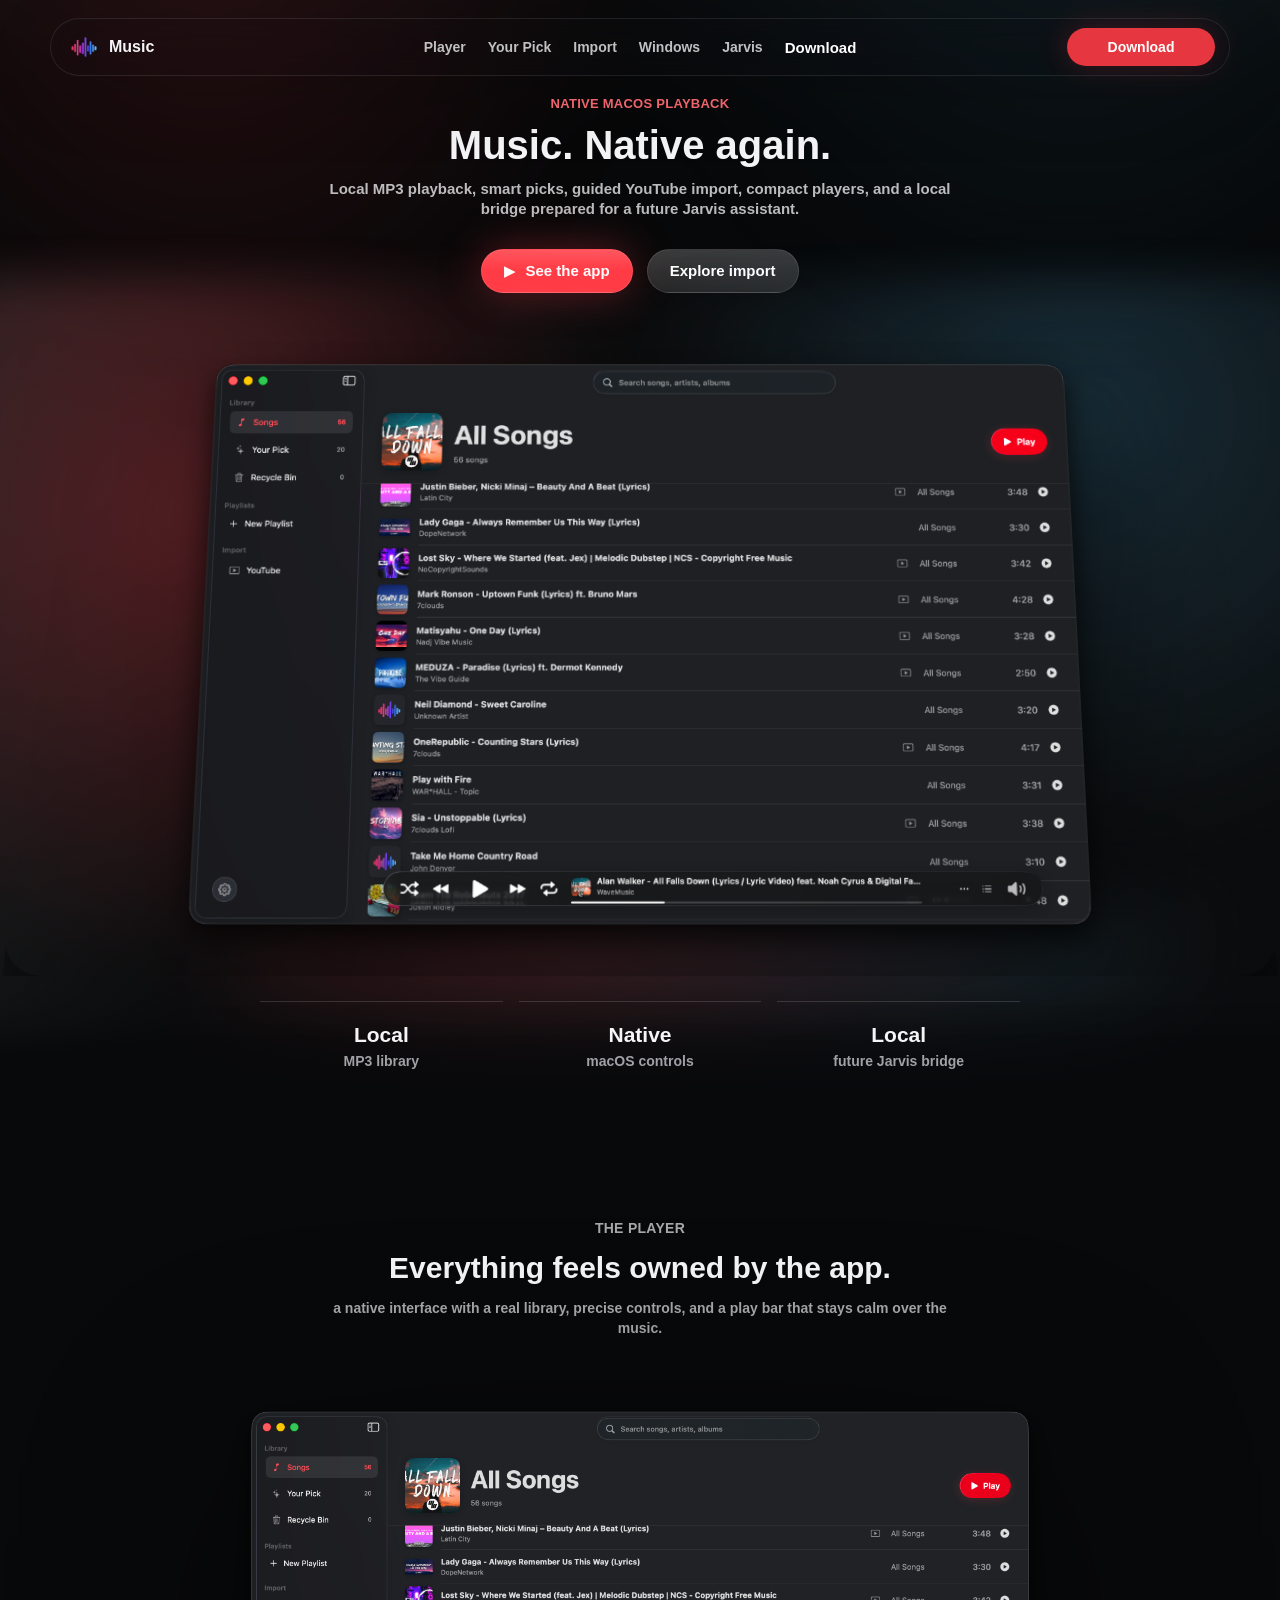
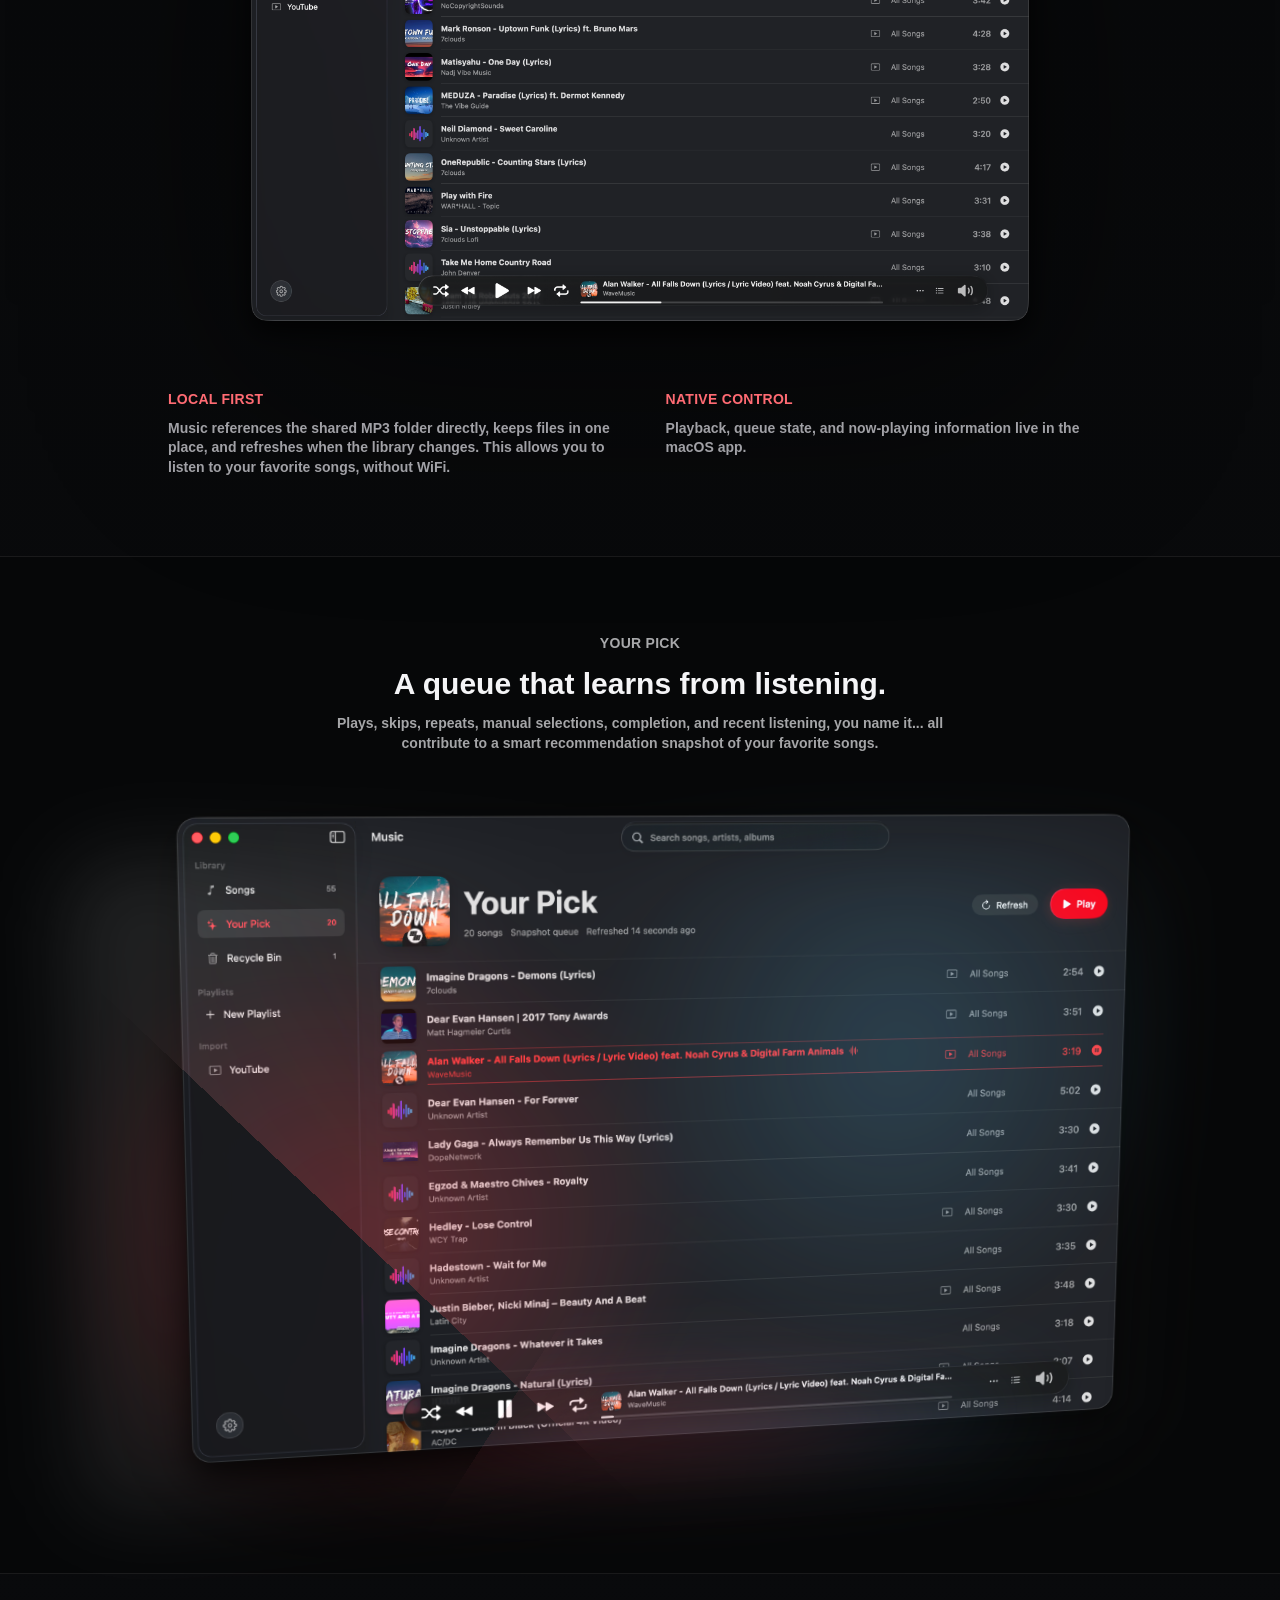
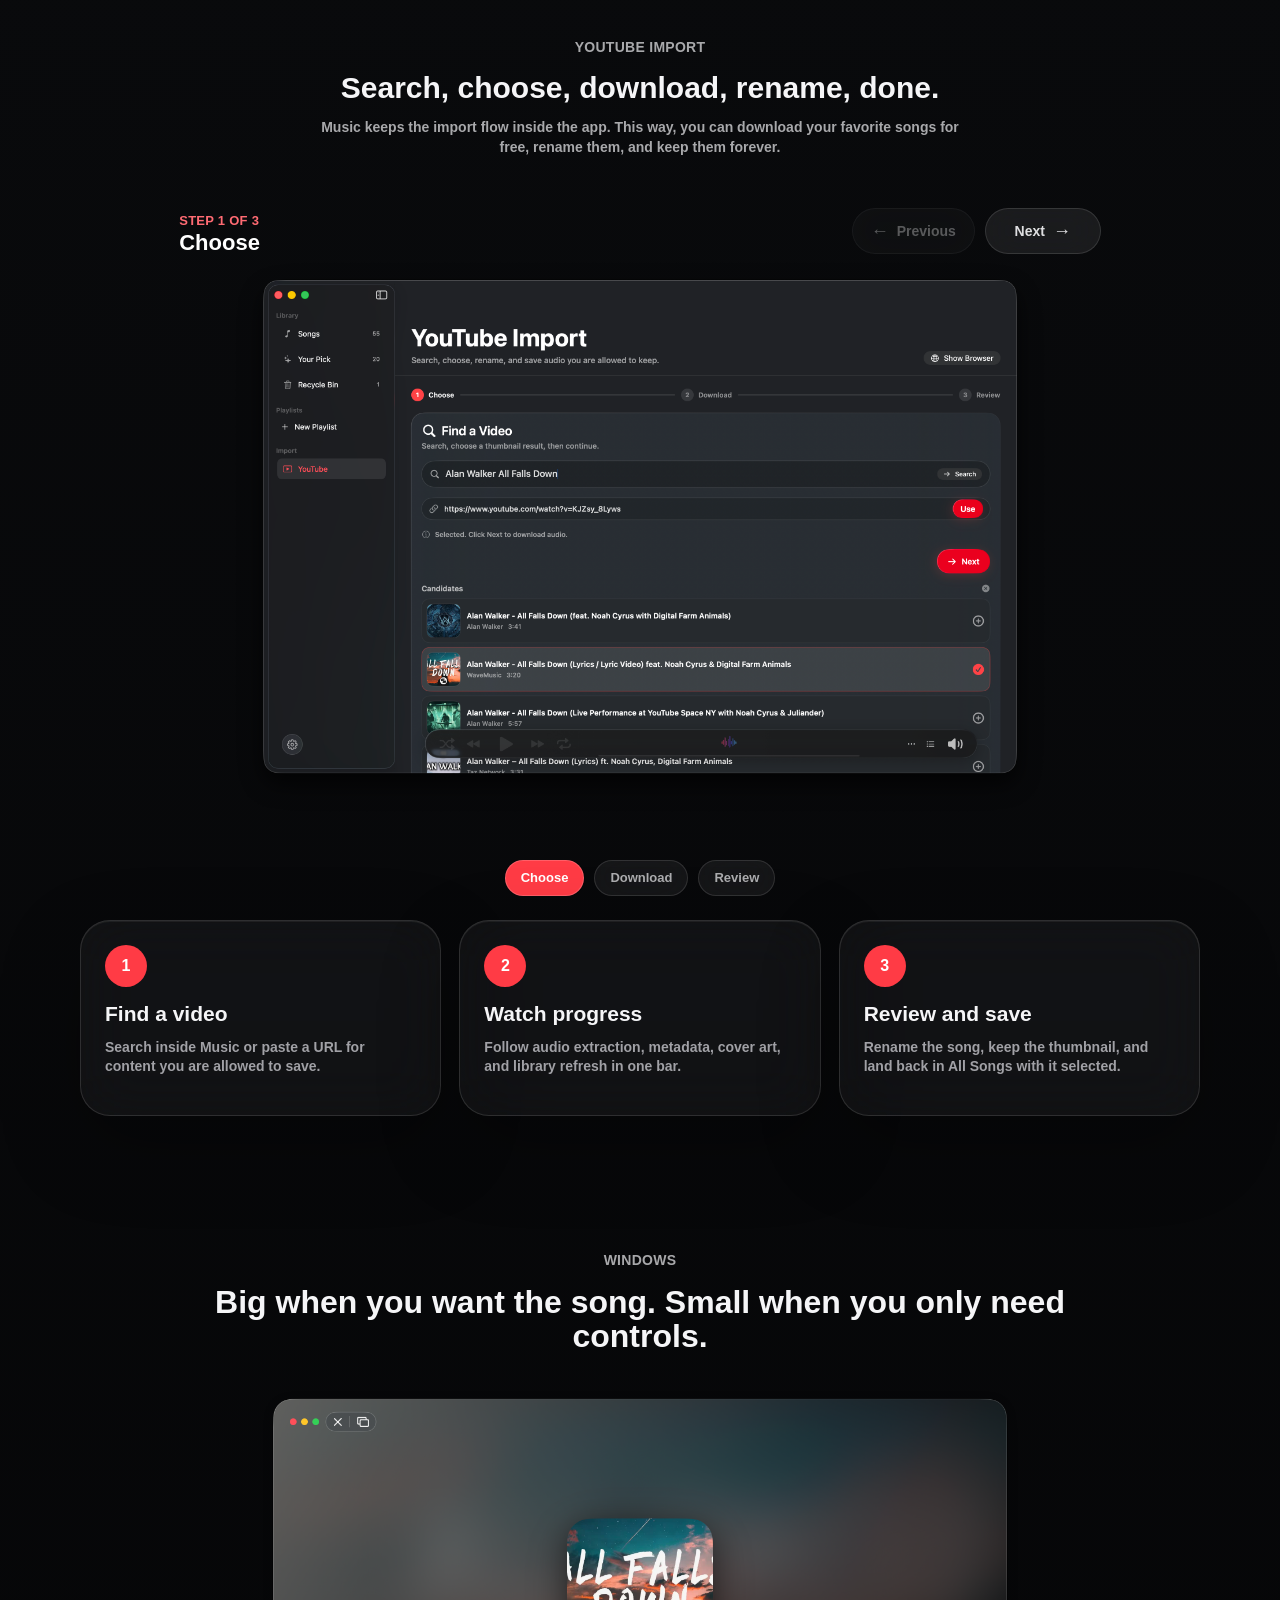
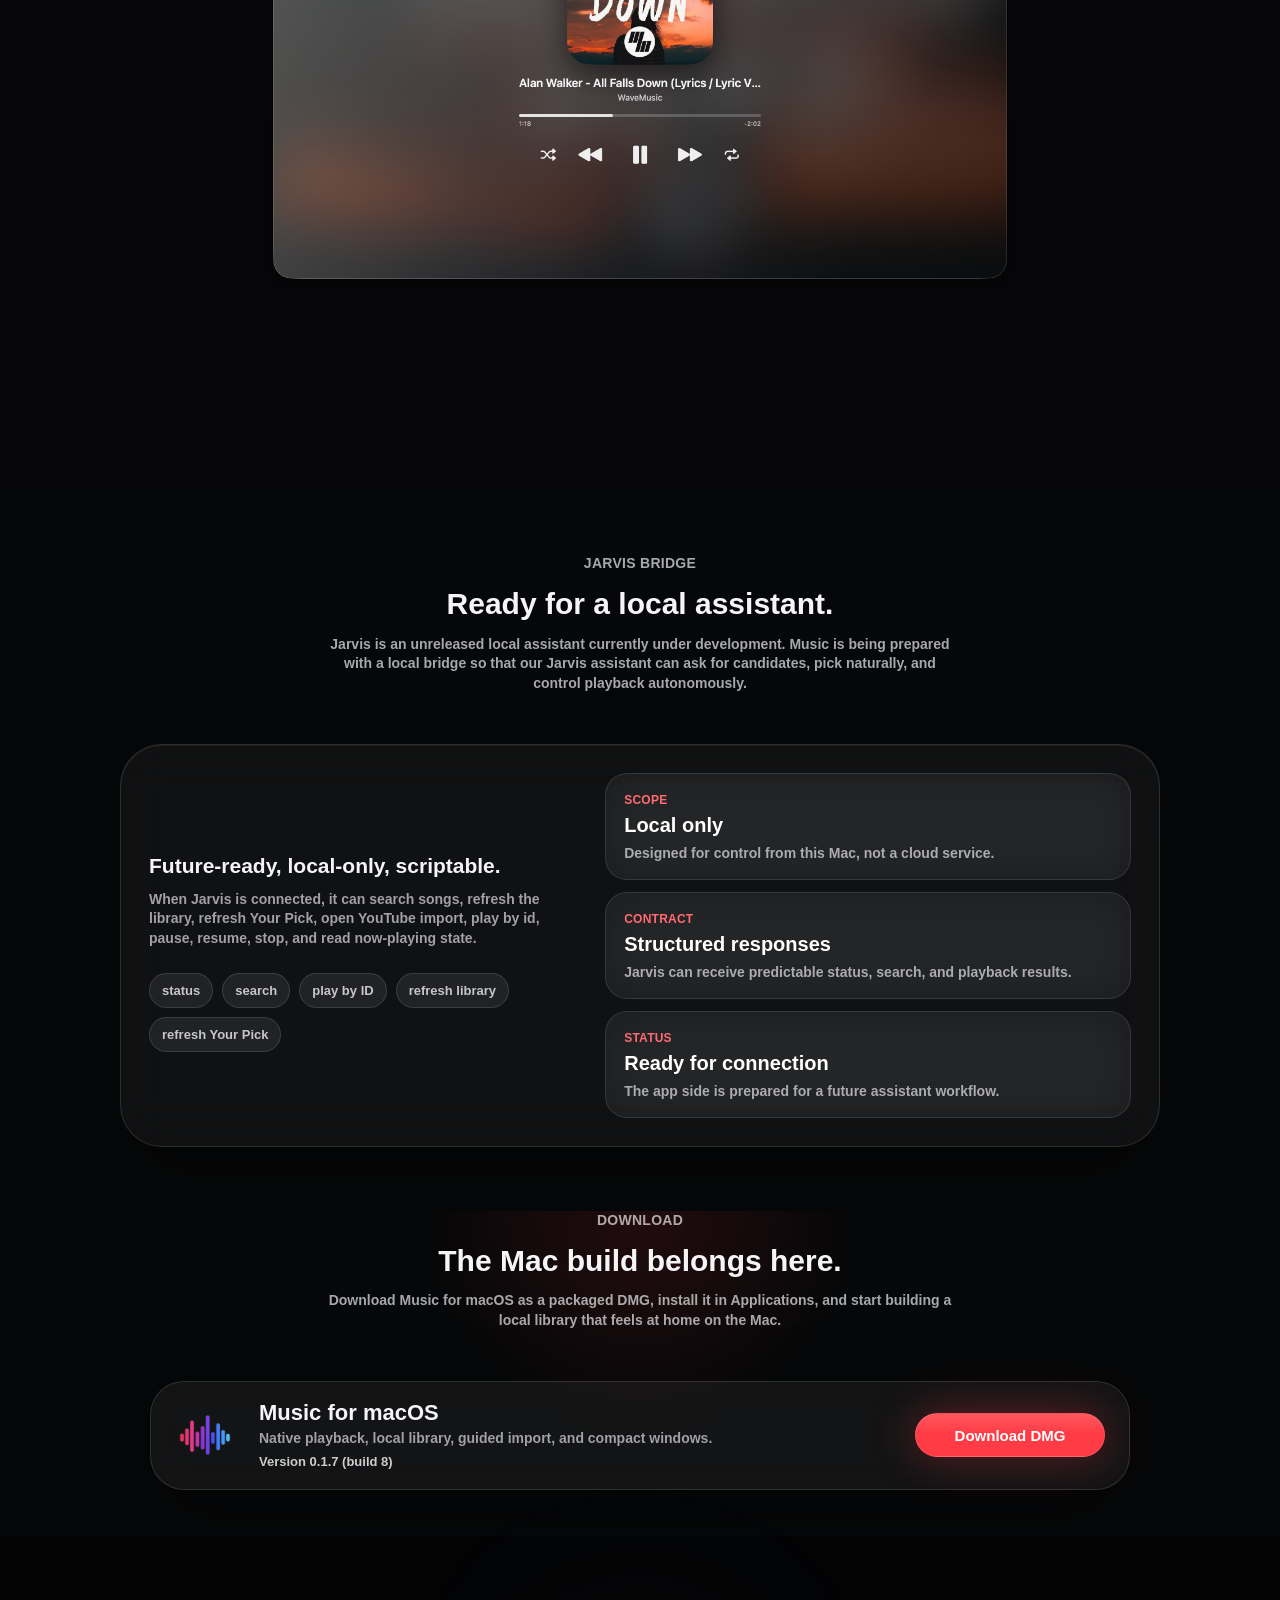
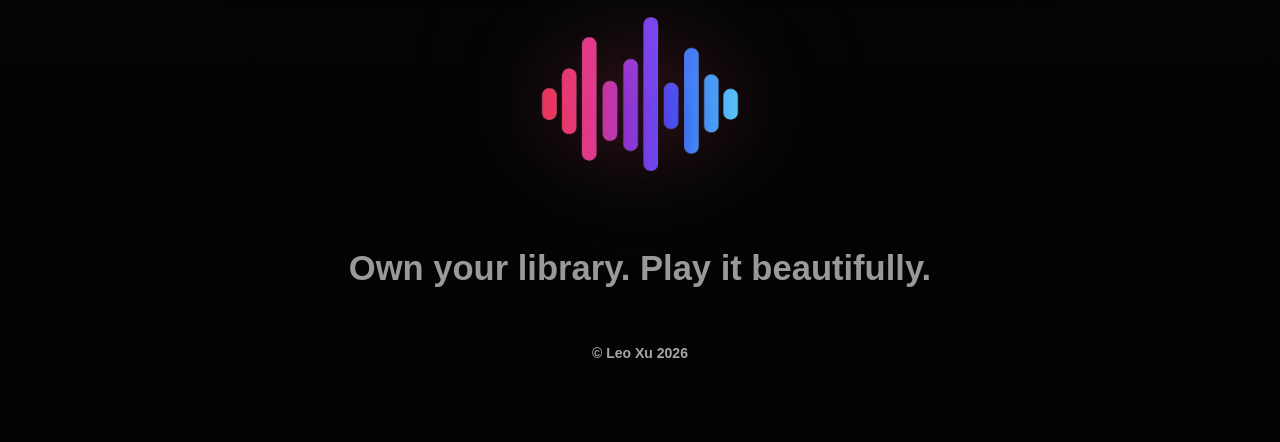
==== index.html @ bb676d14 "Publish latest Music website and DMG" ====
<!doctype html>
<html lang="en">
  <head>
    <meta charset="utf-8" />
    <meta name="viewport" content="width=device-width, initial-scale=1" />
    <title>Music for macOS</title>
    <meta
      name="description"
      content="A native macOS music app with local playback, Your Pick, YouTube import, compact players, and a local bridge prepared for Jarvis."
    />
    <script>
      document.documentElement.classList.add("hero-animation-pending");
    </script>
    <link rel="icon" href="assets/brand/new-music-logo.png" />
    <link rel="preload" as="image" href="assets/screenshots/hero-final.png" fetchpriority="high" />
    <link rel="stylesheet" href="styles.css?v=20260624-hero-gate2" />
    <noscript>
      <style>
        .hero-preload-screen {
          display: none;
        }

        .page-shell {
          opacity: 1 !important;
          visibility: visible !important;
        }
      </style>
    </noscript>
  </head>
  <body>
    <div class="hero-preload-screen" role="status" aria-live="polite">
      <div class="hero-preload-mark" aria-hidden="true">
        <span></span>
        <span></span>
        <span></span>
        <span></span>
        <span></span>
      </div>
      <div class="hero-preload-name">Music</div>
    </div>

    <div class="page-shell">
      <header class="site-header" aria-label="Site navigation">
        <a class="brand-lockup" href="#top" aria-label="Music home">
          <img src="assets/brand/new-music-logo.png" alt="" loading="lazy" decoding="async" fetchpriority="low" />
          <span>Music</span>
        </a>
        <nav class="nav-links" aria-label="Page sections">
          <a href="#player">Player</a>
          <a href="#your-pick">Your Pick</a>
          <a href="#import">Import</a>
          <a href="#windows">Windows</a>
          <a href="#jarvis">Jarvis</a>
          <a href="#download">Download</a>
        </nav>
        <a class="header-cta" href="#download">Download</a>
      </header>

      <main id="top">
        <section class="hero section-snap" id="preview">
          <div class="hero-copy reveal">
            <p class="eyebrow">Native macOS playback</p>
            <h1>Music. Native again.</h1>
            <p class="hero-subtitle">
              Local MP3 playback, smart picks, guided YouTube import, compact players,
              and a local bridge prepared for a future Jarvis assistant.
            </p>
            <div class="hero-actions">
              <a class="button button-red" href="#player">
                <span class="button-icon">▶</span>
                See the app
              </a>
              <a class="button button-dark" href="#import">Explore import</a>
            </div>
          </div>

          <div class="hero-stage reveal" aria-label="Music app preview">
            <img
              class="hero-window"
              src="assets/screenshots/hero-final.png"
              fetchpriority="high"
              decoding="async"
              alt="Music app main library window with sidebar, songs list, and liquid glass play bar"
            />
            <div class="hero-reflection" aria-hidden="true"></div>
          </div>

          <div class="hero-specs reveal" aria-label="Product highlights">
            <div>
              <strong>Local</strong>
              <span>MP3 library</span>
            </div>
            <div>
              <strong>Native</strong>
              <span>macOS controls</span>
            </div>
            <div>
              <strong>Local</strong>
              <span>future Jarvis bridge</span>
            </div>
          </div>
        </section>

        <section class="feature-band" id="player">
          <div class="section-heading reveal">
            <p class="eyebrow">The player</p>
            <h2>Everything feels owned by the app.</h2>
            <p>
              a native interface with a real library, precise controls, and a play bar
              that stays calm over the music.
            </p>
          </div>

          <div class="wide-showcase reveal">
            <img
              src="assets/screenshots/main-library-current.png"
              loading="lazy"
              decoding="async"
              fetchpriority="low"
              alt="Music app All Songs library view"
            />
          </div>

          <div class="feature-copy-row">
            <div class="feature-copy reveal">
              <span>Local first</span>
              <p>Music references the shared MP3 folder directly, keeps files in one place, and refreshes when the library changes. This allows you to listen to your favorite songs, without WiFi.</p>
            </div>
            <div class="feature-copy reveal">
              <span>Native control</span>
              <p>Playback, queue state, and now-playing information live in the macOS app.</p>
            </div>
          </div>
        </section>

        <section class="spotlight section-snap" id="your-pick">
          <div class="spotlight-copy reveal">
            <p class="eyebrow">Your Pick</p>
            <h2>A queue that learns from listening.</h2>
            <p>
              Plays, skips, repeats, manual selections, completion, and recent listening,
              you name it... all contribute to a smart recommendation snapshot of your
              favorite songs.
            </p>
          </div>
          <figure class="your-pick-visual reveal">
            <img
              src="assets/screenshots/your-pick-distorted.png"
              loading="lazy"
              decoding="async"
              fetchpriority="low"
              alt="Stylized Music Your Pick view with the recommendation queue visible"
            />
          </figure>
        </section>

        <section class="import-section" id="import">
          <div class="section-heading reveal">
            <p class="eyebrow">YouTube import</p>
            <h2>Search, choose, download, rename, done.</h2>
            <p>
              Music keeps the import flow inside the app. This way, you can download
              your favorite songs for free, rename them, and keep them forever.
            </p>
          </div>

          <div class="import-slider reveal" data-slider>
            <div class="import-slider-header">
              <div>
                <span class="slider-step-label" data-slider-step>Step 1 of 3</span>
                <strong data-slider-title>Choose</strong>
              </div>
              <div class="slider-controls" aria-label="YouTube import slider controls">
                <button class="slider-button" type="button" data-slider-prev aria-label="Previous YouTube import step">
                  <span aria-hidden="true">←</span>
                  Previous
                </button>
                <button class="slider-button" type="button" data-slider-next aria-label="Next YouTube import step">
                  Next
                  <span aria-hidden="true">→</span>
                </button>
              </div>
            </div>
            <div class="import-track" data-slider-track tabindex="0" aria-label="YouTube import step screenshots">
              <figure class="import-slide" data-title="Choose" data-step="Step 1 of 3">
                <img
                  src="assets/screenshots/youtube-import-choose.png"
                  loading="lazy"
                  decoding="async"
                  fetchpriority="low"
                  alt="YouTube Import choose step with search results and a selected video"
                />
              </figure>
              <figure class="import-slide" data-title="Download" data-step="Step 2 of 3">
                <img
                  src="assets/screenshots/youtube-import-download.png"
                  loading="lazy"
                  decoding="async"
                  fetchpriority="low"
                  alt="YouTube Import download step with progress bar"
                />
              </figure>
              <figure class="import-slide" data-title="Review" data-step="Step 3 of 3">
                <img
                  src="assets/screenshots/youtube-import-review.png"
                  loading="lazy"
                  decoding="async"
                  fetchpriority="low"
                  alt="YouTube Import review step for renaming the imported song"
                />
              </figure>
            </div>
            <div class="slider-dots" aria-label="YouTube import step navigation">
              <button class="active" type="button" data-slider-dot aria-label="Show choose step">Choose</button>
              <button type="button" data-slider-dot aria-label="Show download step">Download</button>
              <button type="button" data-slider-dot aria-label="Show review step">Review</button>
            </div>
          </div>

          <div class="steps">
            <div class="step reveal">
              <span>1</span>
              <h3>Find a video</h3>
              <p>Search inside Music or paste a URL for content you are allowed to save.</p>
            </div>
            <div class="step reveal">
              <span>2</span>
              <h3>Watch progress</h3>
              <p>Follow audio extraction, metadata, cover art, and library refresh in one bar.</p>
            </div>
            <div class="step reveal">
              <span>3</span>
              <h3>Review and save</h3>
              <p>Rename the song, keep the thumbnail, and land back in All Songs with it selected.</p>
            </div>
          </div>
        </section>

        <section class="focus-section" id="windows">
          <div class="section-heading reveal">
            <p class="eyebrow">Windows</p>
            <h2>Big when you want the song. Small when you only need controls.</h2>
          </div>

          <div class="window-gallery">
            <figure class="focus-comparison reveal">
              <img
                class="focus-large-shot"
                src="assets/screenshots/focus-window.png"
                loading="lazy"
                decoding="async"
                fetchpriority="low"
                alt="Large focused song window with album artwork and playback controls"
              />
              <img
                class="focus-small-shot"
                src="assets/screenshots/compact-player.png"
                loading="lazy"
                decoding="async"
                fetchpriority="low"
                alt="Compact player window overlapped above the large focus window for comparison"
              />
            </figure>
          </div>
        </section>

        <section class="jarvis-section" id="jarvis">
          <div class="section-heading reveal">
            <p class="eyebrow">Jarvis bridge</p>
            <h2>Ready for a local assistant.</h2>
            <p>
              Jarvis is an unreleased local assistant currently under development.
              Music is being prepared with a local bridge so that our Jarvis assistant
              can ask for candidates, pick naturally, and control playback autonomously.
            </p>
          </div>

          <div class="bridge-panel reveal">
            <div class="bridge-copy">
              <h3>Future-ready, local-only, scriptable.</h3>
              <p>
                When Jarvis is connected, it can search songs, refresh the library,
                refresh Your Pick, open YouTube import, play by id, pause, resume,
                stop, and read now-playing state.
              </p>
              <div class="bridge-actions" aria-label="Bridge actions">
                <span>status</span>
                <span>search</span>
                <span>play by ID</span>
                <span>refresh library</span>
                <span>refresh Your Pick</span>
              </div>
            </div>
            <div class="bridge-signal" aria-label="Bridge readiness summary">
              <div>
                <span>Scope</span>
                <strong>Local only</strong>
                <p>Designed for control from this Mac, not a cloud service.</p>
              </div>
              <div>
                <span>Contract</span>
                <strong>Structured responses</strong>
                <p>Jarvis can receive predictable status, search, and playback results.</p>
              </div>
              <div>
                <span>Status</span>
                <strong>Ready for connection</strong>
                <p>The app side is prepared for a future assistant workflow.</p>
              </div>
            </div>
          </div>
        </section>

        <section class="download-section section-snap" id="download">
          <div class="section-heading reveal">
            <p class="eyebrow">Download</p>
            <h2>The Mac build belongs here.</h2>
            <p>
              Download Music for macOS as a packaged DMG, install it in Applications,
              and start building a local library that feels at home on the Mac.
            </p>
          </div>
          <div class="download-panel reveal">
            <img src="assets/brand/new-music-logo.png" alt="" loading="lazy" decoding="async" fetchpriority="low" />
            <div>
              <h3>Music for macOS</h3>
              <p>Native playback, local library, guided import, and compact windows.</p>
              <p class="download-version">Version 0.1.7 (build 8)</p>
            </div>
            <a class="button button-red" href="downloads/Music.dmg" download>Download DMG</a>
          </div>
        </section>

        <section class="finish-section section-snap">
          <img class="finish-symbol-logo reveal" src="assets/brand/new-music-logo.png" alt="" loading="lazy" decoding="async" fetchpriority="low" />
          <p class="finish-slogan reveal">Own your library. Play it beautifully.</p>
          <p class="copyright-line reveal">© Leo Xu 2026</p>
        </section>
      </main>
    </div>

    <script src="app.js?v=20260624-hero-gate2"></script>
  </body>
</html>
---- styles.css ----
:root {
  color-scheme: dark;
  --bg: #050607;
  --bg-2: #0c0e11;
  --panel: #15181c;
  --panel-2: #20242a;
  --text: #f5f5f7;
  --muted: #a1a1a6;
  --dim: #6f737a;
  --line: rgba(255, 255, 255, 0.13);
  --red: #ff3b45;
  --red-2: #ff6b73;
  --blue: #57c7ff;
  --green: #30d158;
  --amber: #ffd166;
  --radius-xl: 42px;
  --radius-lg: 30px;
  --max: 1320px;
  --shadow-hero: 0 48px 140px rgba(0, 0, 0, 0.72);
}

* {
  box-sizing: border-box;
}

html {
  background: var(--bg);
  scroll-behavior: smooth;
  width: 100%;
  max-width: 100%;
  overflow-x: hidden;
}

body {
  margin: 0;
  min-width: 320px;
  background:
    linear-gradient(180deg, #070809 0%, #090a0c 46%, #030304 100%);
  color: var(--text);
  font-family: "SF Pro Display", "SF Pro Text", -apple-system, BlinkMacSystemFont,
    "Helvetica Neue", Arial, sans-serif;
  letter-spacing: 0;
  overflow-x: hidden;
  width: 100%;
  max-width: 100%;
}

img {
  display: block;
  max-width: 100%;
}

a {
  color: inherit;
  text-decoration: none;
}

.page-shell {
  position: relative;
  overflow: hidden;
  width: 100%;
  max-width: 100%;
}

.hero-animation-pending .page-shell {
  opacity: 0;
  pointer-events: none;
  visibility: hidden;
}

.hero-assets-ready .page-shell {
  opacity: 1;
  transition: opacity 220ms ease;
  visibility: visible;
}

.hero-preload-screen {
  position: fixed;
  inset: 0;
  z-index: 100;
  display: grid;
  place-content: center;
  gap: 22px;
  min-height: 100vh;
  background:
    radial-gradient(circle at 50% 42%, rgba(255, 59, 69, 0.14), transparent 34%),
    linear-gradient(180deg, #08090b 0%, #030304 100%);
  opacity: 0;
  pointer-events: none;
  text-align: center;
  transition: opacity 220ms ease, visibility 220ms ease;
  visibility: hidden;
}

.hero-animation-pending .hero-preload-screen {
  opacity: 1;
  pointer-events: auto;
  visibility: visible;
}

.hero-assets-ready .hero-preload-screen {
  opacity: 0;
  visibility: hidden;
}

.hero-preload-mark {
  width: clamp(112px, 18vw, 190px);
  aspect-ratio: 1;
  display: grid;
  grid-template-columns: repeat(5, 1fr);
  align-items: center;
  gap: 8%;
  margin: 0 auto;
  padding: 22%;
  border: 1px solid rgba(255, 255, 255, 0.12);
  border-radius: 30%;
  background:
    linear-gradient(180deg, rgba(255, 255, 255, 0.08), rgba(255, 255, 255, 0.015)),
    rgba(255, 255, 255, 0.035);
  box-shadow:
    0 26px 90px rgba(255, 59, 69, 0.2),
    0 22px 80px rgba(0, 0, 0, 0.52);
}

.hero-preload-mark span {
  display: block;
  width: 100%;
  min-height: 24%;
  border-radius: 999px;
  background: linear-gradient(180deg, #ff3b45, #a96eff 55%, #57c7ff);
}

.hero-preload-mark span:nth-child(1),
.hero-preload-mark span:nth-child(5) {
  height: 44%;
}

.hero-preload-mark span:nth-child(2),
.hero-preload-mark span:nth-child(4) {
  height: 74%;
}

.hero-preload-mark span:nth-child(3) {
  height: 100%;
}

.hero-preload-name {
  color: rgba(245, 245, 247, 0.94);
  font-size: clamp(34px, 5vw, 58px);
  font-weight: 750;
}

.page-shell::before {
  content: "";
  position: fixed;
  inset: -20vh -10vw auto -10vw;
  height: 70vh;
  pointer-events: none;
  background:
    radial-gradient(circle at 22% 28%, rgba(255, 59, 69, 0.22), transparent 32%),
    radial-gradient(circle at 78% 18%, rgba(87, 199, 255, 0.14), transparent 34%),
    linear-gradient(180deg, rgba(255, 255, 255, 0.07), transparent 42%);
  filter: blur(54px);
  opacity: 0.55;
  transform: translateZ(0);
}

.site-header {
  position: fixed;
  z-index: 20;
  top: 18px;
  left: 50%;
  width: min(calc(100% - 32px), 1180px);
  transform: translateX(-50%);
  display: grid;
  grid-template-columns: 1fr auto 1fr;
  align-items: center;
  gap: 16px;
  padding: 9px 14px;
  border: 1px solid rgba(255, 255, 255, 0.09);
  border-radius: 999px;
  background: rgba(14, 17, 20, 0.22);
  backdrop-filter: blur(12px) saturate(124%);
  box-shadow: 0 20px 70px rgba(0, 0, 0, 0.16);
}

.brand-lockup {
  display: inline-flex;
  align-items: center;
  gap: 10px;
  min-width: 0;
  padding-left: 4px;
  font-weight: 700;
}

.brand-lockup img {
  width: 30px;
  height: 30px;
  border-radius: 9px;
}

.nav-links {
  display: flex;
  align-items: center;
  justify-content: center;
  gap: 18px;
  padding: 0 10px;
  border-radius: 999px;
}

.nav-links a,
.header-cta {
  min-height: 34px;
  display: inline-flex;
  align-items: center;
  justify-content: center;
  padding: 0 2px;
  border-radius: 999px;
  color: rgba(245, 245, 247, 0.78);
  font-size: 14px;
  font-weight: 700;
  transition: color 180ms ease, transform 180ms ease, font-size 180ms ease;
}

.nav-links a:hover {
  color: rgba(245, 245, 247, 0.9);
}

.nav-links a.active {
  color: #fff;
  font-size: 15px;
  transform: translateY(-0.5px);
}

.header-cta {
  justify-self: end;
  min-width: 148px;
  min-height: 38px;
  padding: 0 28px;
  color: #fff;
  background: rgba(255, 59, 69, 0.9);
  box-shadow: 0 0 30px rgba(255, 59, 69, 0.22);
  white-space: nowrap;
}

.header-cta:hover,
.button:hover {
  transform: translateY(-1px);
}

main {
  position: relative;
  z-index: 1;
  width: 100%;
  max-width: 100%;
  overflow: hidden;
}

section {
  width: 100%;
  max-width: 100%;
  scroll-margin-top: 104px;
}

.section-snap {
  min-height: 100vh;
}

.hero {
  display: flex;
  flex-direction: column;
  align-items: center;
  justify-content: flex-start;
  padding: 96px 28px 64px;
  text-align: center;
}

.hero-copy {
  width: min(1100px, 100%);
  max-width: 100%;
}

.eyebrow {
  margin: 0 0 14px;
  color: var(--red-2);
  font-size: 13px;
  font-weight: 800;
  letter-spacing: 0.02em;
  text-transform: uppercase;
}

h1,
h2,
h3,
p {
  margin-top: 0;
}

h1 {
  margin: 0 auto 14px;
  max-width: 760px;
  color: var(--text);
  font-size: 40px;
  line-height: 1;
  font-weight: 800;
  letter-spacing: 0;
}

.hero-subtitle {
  width: min(640px, 94vw);
  margin: 0 auto;
  color: rgba(245, 245, 247, 0.76);
  font-size: 15px;
  line-height: 1.32;
  font-weight: 650;
}

.hero-actions {
  display: flex;
  flex-wrap: wrap;
  justify-content: center;
  gap: 14px;
  margin-top: 30px;
}

.button {
  min-height: 44px;
  display: inline-flex;
  align-items: center;
  justify-content: center;
  gap: 10px;
  padding: 0 22px;
  border: 1px solid rgba(255, 255, 255, 0.1);
  border-radius: 999px;
  font-size: 15px;
  font-weight: 800;
  transition: transform 180ms ease, filter 180ms ease, background 180ms ease;
  white-space: nowrap;
}

.button-red {
  color: #fff;
  background:
    linear-gradient(180deg, rgba(255, 255, 255, 0.14), transparent 48%),
    var(--red);
  box-shadow: 0 0 44px rgba(255, 59, 69, 0.34);
}

.button-dark {
  color: #fff;
  background:
    linear-gradient(180deg, rgba(255, 255, 255, 0.12), rgba(255, 255, 255, 0.02)),
    rgba(255, 255, 255, 0.1);
  backdrop-filter: blur(20px);
}

.button-icon {
  font-size: 14px;
}

.hero-stage {
  position: relative;
  width: min(1380px, 96vw);
  margin-top: clamp(18px, 2.5vw, 30px);
  perspective: 1800px;
}

.hero-window {
  width: 100%;
  max-height: min(72vh, 840px);
  border-radius: clamp(28px, 3vw, 48px);
  box-shadow: var(--shadow-hero);
  object-fit: contain;
  clip-path: polygon(3% 0, 97% 0, 100% 100%, 0 100%);
  transform: rotateX(12deg);
  transform-origin: 50% 50%;
  backface-visibility: hidden;
  filter:
    drop-shadow(34px 48px 70px rgba(0, 0, 0, 0.34))
    saturate(1.05)
    contrast(1.02);
  animation: hero-window-rise 3000ms cubic-bezier(0.16, 1, 0.3, 1) 180ms both;
  will-change: transform, filter, opacity;
}

.hero-animation-pending .hero-window {
  animation: none;
  opacity: 0;
  transform: rotateX(76deg) translate3d(0, 56px, -90px) scale(0.92);
  filter:
    drop-shadow(0 18px 32px rgba(0, 0, 0, 0.16))
    saturate(0.96)
    contrast(0.96);
}

.hero-animation-pending .hero-reflection {
  animation: none;
  opacity: 0.12;
  transform: skewX(-12deg) scaleX(0.55) scaleY(0.28) translateY(22px);
  filter: blur(24px);
}

.hero-assets-ready .hero-window {
  animation: hero-window-rise 3000ms cubic-bezier(0.16, 1, 0.3, 1) both;
}

.hero-assets-ready .hero-reflection {
  animation: hero-reflection-rise 3000ms cubic-bezier(0.16, 1, 0.3, 1) both;
}

.hero-stage::before {
  content: "";
  position: absolute;
  inset: -7% -7% -10%;
  z-index: -2;
  border-radius: clamp(34px, 3.5vw, 58px);
  background:
    radial-gradient(circle at 18% 32%, rgba(255, 59, 69, 0.32), transparent 36%),
    radial-gradient(circle at 82% 18%, rgba(87, 199, 255, 0.2), transparent 34%),
    linear-gradient(112deg, rgba(255, 255, 255, 0.1), transparent 31%),
    rgba(255, 255, 255, 0.02);
  filter: blur(24px);
  opacity: 0.88;
}

.hero-reflection {
  position: absolute;
  z-index: -1;
  inset: auto 6% -8% 16%;
  height: 20%;
  border-radius: 50%;
  background:
    radial-gradient(ellipse at 34% 50%, rgba(255, 59, 69, 0.36), transparent 58%),
    radial-gradient(ellipse at 74% 50%, rgba(87, 199, 255, 0.2), transparent 62%);
  filter: blur(42px);
  opacity: 0.82;
  transform: skewX(-12deg);
  animation: hero-reflection-rise 3000ms cubic-bezier(0.16, 1, 0.3, 1) 180ms both;
}

@keyframes hero-window-rise {
  0% {
    opacity: 0;
    transform: rotateX(76deg) translate3d(0, 56px, -90px) scale(0.92);
    filter:
      drop-shadow(0 18px 32px rgba(0, 0, 0, 0.16))
      saturate(0.96)
      contrast(0.96);
  }

  100% {
    opacity: 1;
    transform: rotateX(12deg) translate3d(0, 0, 0) scale(1);
    filter:
      drop-shadow(34px 48px 70px rgba(0, 0, 0, 0.34))
      saturate(1.05)
      contrast(1.02);
  }
}

@keyframes hero-reflection-rise {
  0% {
    opacity: 0.12;
    transform: skewX(-12deg) scaleX(0.55) scaleY(0.28) translateY(22px);
    filter: blur(24px);
  }

  100% {
    opacity: 0.82;
    transform: skewX(-12deg) scaleX(1) scaleY(1) translateY(0);
    filter: blur(42px);
  }
}

@keyframes hero-window-rise-mobile {
  0% {
    opacity: 0;
    transform: rotateX(68deg) translate3d(0, 42px, -64px) scale(0.94);
    filter:
      drop-shadow(0 16px 28px rgba(0, 0, 0, 0.14))
      saturate(0.96)
      contrast(0.96);
  }

  100% {
    opacity: 1;
    transform: rotateX(6deg) translate3d(0, 0, 0) scale(1);
    filter:
      drop-shadow(34px 48px 70px rgba(0, 0, 0, 0.34))
      saturate(1.05)
      contrast(1.02);
  }
}

.hero-specs {
  width: min(760px, 92vw);
  display: grid;
  grid-template-columns: repeat(3, 1fr);
  gap: 16px;
  margin: 30px auto 0;
}

.hero-specs div {
  padding: 22px 18px;
  border-top: 1px solid rgba(255, 255, 255, 0.14);
}

.hero-specs strong {
  display: block;
  font-size: 21px;
  line-height: 1;
  font-weight: 800;
}

.hero-specs span {
  display: block;
  margin-top: 8px;
  color: var(--muted);
  font-size: 14px;
  font-weight: 700;
}

.feature-band,
.import-section,
.focus-section,
.jarvis-section,
.finish-section {
  padding: clamp(52px, 5vw, 82px) 28px;
}

.focus-section {
  padding-top: clamp(60px, 5.5vw, 88px);
  padding-bottom: clamp(70px, 7vw, 108px);
}

.focus-section .section-heading {
  margin-bottom: clamp(22px, 3vw, 34px);
}

.focus-section .section-heading h2 {
  max-width: 860px;
  margin-right: auto;
  margin-left: auto;
  font-size: 32px;
}

.section-heading,
.spotlight-copy {
  width: min(860px, 92vw);
  margin: 0 auto clamp(28px, 4vw, 50px);
  text-align: center;
}

.section-heading h2,
.spotlight h2,
.finish-section h2 {
  margin-bottom: 14px;
  color: var(--text);
  font-size: 30px;
  line-height: 1.08;
  font-weight: 800;
  letter-spacing: 0;
}

.section-heading p,
.spotlight-copy p,
.finish-section p {
  margin-right: auto;
  margin-left: auto;
  max-width: 640px;
  color: rgba(245, 245, 247, 0.68);
  font-size: 14px;
  line-height: 1.42;
  font-weight: 650;
}

.wide-showcase,
.import-slider {
  width: min(var(--max), 92vw);
  margin: 0 auto;
}

.wide-showcase img,
.import-slide img {
  width: auto;
  max-width: 100%;
  max-height: min(64vh, 760px);
  margin: 0 auto;
  object-fit: contain;
  filter: drop-shadow(0 50px 110px rgba(0, 0, 0, 0.48));
}

.wide-showcase img {
  width: min(100%, 1180px);
}

.import-slide img {
  max-height: min(62vh, 720px);
}

.import-slider {
  position: relative;
}

.import-slider-header {
  display: flex;
  align-items: end;
  justify-content: space-between;
  gap: 18px;
  width: min(994px, 72vw);
  margin: 0 auto -10px;
  position: relative;
  z-index: 2;
  pointer-events: none;
}

.import-slider-header > div {
  pointer-events: auto;
}

.slider-step-label {
  display: block;
  color: var(--red-2);
  font-size: 13px;
  font-weight: 850;
  letter-spacing: 0.02em;
  text-transform: uppercase;
}

.import-slider-header strong {
  display: block;
  margin-top: 4px;
  color: #fff;
  font-size: 22px;
  line-height: 1;
}

.slider-controls {
  display: inline-flex;
  gap: 10px;
}

.slider-button {
  min-width: 116px;
  min-height: 46px;
  display: inline-flex;
  align-items: center;
  justify-content: center;
  gap: 8px;
  padding: 0 18px;
  border: 1px solid rgba(255, 255, 255, 0.12);
  border-radius: 999px;
  background: rgba(255, 255, 255, 0.075);
  color: rgba(245, 245, 247, 0.9);
  font: inherit;
  font-size: 14px;
  font-weight: 850;
  cursor: pointer;
  backdrop-filter: blur(20px) saturate(135%);
  transition: transform 160ms ease, background 160ms ease, color 160ms ease;
}

.slider-button span {
  font-size: 18px;
  line-height: 1;
}

.slider-button:hover {
  transform: translateY(-1px);
  background: rgba(255, 255, 255, 0.11);
  color: #fff;
}

.slider-button:disabled {
  cursor: default;
  opacity: 0.38;
  transform: none;
}

.import-track {
  display: flex;
  gap: 24px;
  overflow-x: auto;
  scroll-snap-type: x mandatory;
  scroll-behavior: smooth;
  scrollbar-width: none;
  overscroll-behavior-x: contain;
  -webkit-overflow-scrolling: touch;
  perspective: 1400px;
  padding: 14px 0 26px;
}

.import-track:focus-visible {
  outline: 2px solid rgba(255, 59, 69, 0.64);
  outline-offset: 8px;
  border-radius: 24px;
}

.import-track::-webkit-scrollbar {
  display: none;
}

.import-slide {
  flex: 0 0 100%;
  min-width: 0;
  scroll-snap-align: center;
  scroll-snap-stop: always;
  position: relative;
}

.import-slide::before {
  display: none;
}

.import-slide img {
  display: block;
  user-select: none;
  border-radius: 0;
  transform: none;
  filter: none;
}

.slider-dots {
  display: flex;
  justify-content: center;
  flex-wrap: wrap;
  gap: 10px;
  margin-top: 18px;
}

.slider-dots button {
  min-height: 36px;
  padding: 0 15px;
  border: 1px solid rgba(255, 255, 255, 0.12);
  border-radius: 999px;
  background: rgba(255, 255, 255, 0.06);
  color: rgba(245, 245, 247, 0.68);
  font: inherit;
  font-size: 13px;
  font-weight: 850;
  cursor: pointer;
  backdrop-filter: blur(18px) saturate(135%);
  transition: background 180ms ease, color 180ms ease, border-color 180ms ease;
}

.slider-dots button.active {
  background: var(--red);
  border-color: rgba(255, 255, 255, 0.18);
  color: #fff;
}

.feature-copy-row {
  width: min(1040px, 92vw);
  display: grid;
  grid-template-columns: repeat(2, minmax(0, 1fr));
  gap: clamp(22px, 4vw, 70px);
  margin: 26px auto 0;
  padding: 0 clamp(4px, 4vw, 48px);
}

.step,
.bridge-panel {
  border: 1px solid rgba(255, 255, 255, 0.12);
  background-color: rgba(255, 255, 255, 0.045);
  background-image: none;
  backdrop-filter: blur(28px) saturate(150%);
  -webkit-backdrop-filter: blur(28px) saturate(150%);
  box-shadow:
    inset 0 1px 0 rgba(255, 255, 255, 0.06),
    0 30px 80px rgba(0, 0, 0, 0.28);
}

.feature-copy {
  max-width: 560px;
}

.feature-copy span {
  display: block;
  margin-bottom: 12px;
  color: var(--red-2);
  font-size: 14px;
  font-weight: 850;
  letter-spacing: 0.02em;
  text-transform: uppercase;
}

.step h3,
.bridge-copy h3 {
  margin: 16px 0 12px;
  font-size: 21px;
  line-height: 1.08;
}

.feature-copy p,
.step p,
.bridge-copy p {
  color: var(--muted);
  font-size: 14px;
  line-height: 1.42;
  font-weight: 650;
}

.bridge-actions {
  display: flex;
  flex-wrap: wrap;
  gap: 9px;
  margin-top: 24px;
}

.bridge-actions span {
  padding: 9px 12px;
  border: 1px solid rgba(255, 255, 255, 0.12);
  border-radius: 999px;
  background: rgba(255, 255, 255, 0.07);
  color: rgba(245, 245, 247, 0.78);
  font-size: 13px;
  font-weight: 800;
}

.spotlight {
  display: flex;
  flex-direction: column;
  align-items: center;
  justify-content: center;
  padding: clamp(60px, 6vw, 88px) 28px;
  background: #060708;
  border-top: 1px solid rgba(255, 255, 255, 0.08);
  border-bottom: 1px solid rgba(255, 255, 255, 0.08);
}

.your-pick-visual {
  position: relative;
  width: min(1320px, 94vw);
  margin: -24px auto 0;
  perspective: 1600px;
  transform-style: preserve-3d;
}

.your-pick-visual::before {
  content: "";
  position: absolute;
  inset: 7% 3% -1%;
  z-index: -1;
  border-radius: 54px;
  background:
    radial-gradient(circle at 26% 58%, rgba(255, 59, 69, 0.34), transparent 36%),
    radial-gradient(circle at 74% 32%, rgba(87, 199, 255, 0.22), transparent 34%),
    linear-gradient(105deg, rgba(255, 255, 255, 0.12), transparent 36%),
    rgba(255, 255, 255, 0.018);
  filter: blur(38px);
  opacity: 0.84;
  transform: rotateX(-6deg) rotateY(8deg) rotateZ(-1.2deg) skewX(-2deg) scale(0.96);
  transform-origin: 50% 58%;
}

.your-pick-visual::after {
  content: "";
  position: absolute;
  left: 18%;
  right: 18%;
  bottom: 1%;
  z-index: -1;
  height: 18%;
  border-radius: 50%;
  background:
    radial-gradient(ellipse at center, rgba(255, 59, 69, 0.34), transparent 62%),
    radial-gradient(ellipse at 72% 50%, rgba(75, 185, 255, 0.22), transparent 58%);
  filter: blur(40px);
  opacity: 0.78;
  transform: rotateZ(-2deg) skewX(-7deg);
}

.your-pick-visual img {
  width: 100%;
  max-height: min(78vh, 900px);
  object-fit: contain;
  transform: rotateX(-5.5deg) rotateY(8.5deg) rotateZ(-1.1deg) skewX(-1.2deg) translate3d(2.8%, 0, 0);
  transform-origin: 50% 58%;
  filter:
    drop-shadow(34px 48px 72px rgba(0, 0, 0, 0.5))
    saturate(1.08)
    contrast(1.03);
}

.steps {
  width: min(1120px, 92vw);
  display: grid;
  grid-template-columns: repeat(3, 1fr);
  gap: 18px;
  margin: 24px auto 0;
}

.step {
  padding: 24px;
  border-radius: var(--radius-lg);
}

.step span {
  width: 42px;
  height: 42px;
  display: inline-grid;
  place-items: center;
  border-radius: 999px;
  color: #fff;
  background: var(--red);
  font-weight: 900;
}

.window-gallery {
  width: min(760px, 84vw);
  margin: 0 auto;
}

figure {
  margin: 0;
}

.focus-comparison {
  position: relative;
  width: 100%;
  padding: 0 0 14%;
}

.focus-large-shot,
.focus-small-shot {
  border-radius: 0;
  filter: none;
}

.focus-large-shot {
  width: 100%;
  max-height: min(58vh, 640px);
  object-fit: contain;
  transform: none;
}

.focus-small-shot {
  position: absolute;
  right: -5%;
  bottom: 12%;
  width: 40%;
  transform: none;
}

figcaption {
  margin-top: 14px;
  color: rgba(245, 245, 247, 0.74);
  font-size: 14px;
  font-weight: 800;
  text-align: center;
}

.jarvis-section {
  background: #060708;
}

.download-section {
  background:
    radial-gradient(circle at 50% 0%, rgba(255, 59, 69, 0.12), transparent 30%),
    #060708;
}

.download-section.section-snap {
  min-height: auto;
  padding-bottom: 46px;
}

.download-panel {
  width: min(980px, 92vw);
  display: grid;
  grid-template-columns: auto minmax(240px, 1fr) minmax(190px, auto);
  gap: 24px;
  align-items: center;
  margin: 0 auto;
  padding: 20px 24px;
  border: 1px solid rgba(255, 255, 255, 0.12);
  border-radius: 34px;
  background: rgba(255, 255, 255, 0.055);
  backdrop-filter: blur(18px) saturate(132%);
  box-shadow: 0 28px 80px rgba(0, 0, 0, 0.3);
}

.download-panel img {
  width: 60px;
  height: 60px;
  border-radius: 15px;
}

.download-panel h3 {
  margin-bottom: 6px;
  font-size: 22px;
  line-height: 1;
}

.download-panel p {
  margin: 0;
  color: var(--muted);
  font-size: 14px;
  font-weight: 700;
}

.download-panel .download-version {
  margin-top: 8px;
  color: rgba(245, 245, 247, 0.82);
  font-size: 13px;
  font-weight: 850;
}

.download-panel .button {
  width: auto;
  min-width: 188px;
  max-width: none;
  padding-right: 30px;
  padding-left: 30px;
}

.bridge-panel {
  width: min(1040px, 92vw);
  display: grid;
  grid-template-columns: 0.9fr 1.1fr;
  gap: 26px;
  align-items: center;
  margin: 0 auto;
  padding: 28px;
  border-radius: var(--radius-xl);
}

.bridge-signal {
  display: grid;
  gap: 12px;
}

.bridge-signal div {
  padding: 16px 18px;
  border: 1px solid rgba(255, 255, 255, 0.11);
  border-radius: 22px;
  background-color: rgba(255, 255, 255, 0.045);
  background-image: none;
  backdrop-filter: blur(22px) saturate(145%);
  -webkit-backdrop-filter: blur(22px) saturate(145%);
}

.bridge-signal span {
  color: var(--red-2);
  font-size: 12px;
  font-weight: 850;
  letter-spacing: 0.02em;
  text-transform: uppercase;
}

.bridge-signal strong {
  display: block;
  margin-top: 6px;
  color: #fff;
  font-size: 20px;
  line-height: 1.1;
}

.bridge-signal p {
  margin: 8px 0 0;
  color: rgba(245, 245, 247, 0.66);
  font-size: 14px;
  line-height: 1.35;
  font-weight: 650;
}

.finish-section {
  min-height: 42vh;
  display: flex;
  flex-direction: column;
  align-items: center;
  justify-content: center;
  text-align: center;
  padding-top: 40px;
}

.finish-symbol-logo {
  width: clamp(236px, 18vw, 300px);
  height: clamp(236px, 18vw, 300px);
  margin-bottom: 38px;
  object-fit: contain;
  background: transparent;
  border-radius: 0;
  box-shadow: none;
  filter:
    drop-shadow(0 0 44px rgba(255, 59, 69, 0.28))
    drop-shadow(0 0 92px rgba(35, 197, 255, 0.12));
}

.finish-section .finish-slogan {
  max-width: 860px;
  color: rgba(245, 245, 247, 0.62);
  font-size: clamp(32px, 2.7vw, 44px);
  line-height: 1.08;
  font-weight: 800;
}

.copyright-line {
  margin-top: 22px;
  color: rgba(245, 245, 247, 0.36);
  font-size: 12px;
  line-height: 1;
  font-weight: 700;
}

.reveal {
  opacity: 1;
  transform: translateY(0);
  transition: opacity 700ms ease, transform 700ms ease;
}

.reveal.visible {
  opacity: 1;
  transform: translateY(0);
}

html[data-capture] {
  scroll-behavior: auto;
}

html[data-capture] .site-header {
  position: absolute;
}

html[data-capture="player"] #preview,
html[data-capture="import"] #preview,
html[data-capture="import"] #player,
html[data-capture="import"] .spotlight,
html[data-capture="windows"] #preview,
html[data-capture="windows"] #player,
html[data-capture="windows"] .spotlight,
html[data-capture="windows"] #import,
html[data-capture="jarvis"] #preview,
html[data-capture="jarvis"] #player,
html[data-capture="jarvis"] .spotlight,
html[data-capture="jarvis"] #import,
html[data-capture="jarvis"] #windows {
  display: none;
}

html[data-capture] .feature-band,
html[data-capture] .import-section,
html[data-capture] .focus-section,
html[data-capture] .jarvis-section,
html[data-capture] .download-section {
  padding-top: 118px;
}

@media (max-width: 1020px) {
  .site-header {
    grid-template-columns: 1fr auto;
  }

  .nav-links {
    display: none;
  }

  .feature-copy-row,
  .steps,
  .bridge-panel,
  .download-panel {
    grid-template-columns: 1fr;
  }

  .download-panel {
    border-radius: var(--radius-xl);
    text-align: center;
    justify-items: center;
  }

  .window-gallery {
    width: min(820px, 94vw);
  }

  .your-pick-visual {
    width: min(920px, 94vw);
  }

  .your-pick-visual::before,
  .your-pick-visual img {
    transform: rotateX(-4deg) rotateY(5deg) rotateZ(-0.8deg) skewX(-0.8deg);
  }

  .focus-small-shot {
    right: -4%;
    bottom: 12%;
    width: 36%;
  }
}

@media (max-width: 720px) {
  .site-header {
    top: 10px;
    left: 12px;
    width: auto;
    transform: none;
    grid-template-columns: auto;
    gap: 0;
    padding: 8px;
  }

  .hero {
    padding: 100px 16px 72px;
  }

  h1 {
    font-size: 34px;
    width: min(360px, calc(100vw - 32px));
    max-width: calc(100vw - 32px);
  }

  .hero-subtitle {
    width: min(342px, calc(100vw - 36px));
    max-width: calc(100vw - 32px);
    font-size: 16px;
    line-height: 1.24;
  }

  .hero-actions {
    flex-direction: column;
    align-items: center;
  }

  .button {
    width: min(260px, 100%);
    max-width: calc(100vw - 36px);
  }

  .hero-specs {
    grid-template-columns: 1fr;
  }

  .step,
  .bridge-panel {
    padding: 24px;
  }

  .import-slider-header {
    align-items: start;
    width: 100%;
    margin-bottom: 16px;
  }

  .import-slider-header > div:first-child,
  .import-slider-header .slider-controls {
    transform: none;
  }

  .slider-controls {
    width: 100%;
    justify-content: space-between;
  }

  .slider-button {
    min-width: 0;
    flex: 1;
    min-height: 42px;
    padding: 0 12px;
  }

  .hero-window {
    border-radius: 26px;
    clip-path: polygon(2% 0, 98% 0, 100% 100%, 0 100%);
    transform: rotateX(6deg);
    transform-origin: 50% 50%;
    animation-name: hero-window-rise-mobile;
  }

  .hero-animation-pending .hero-window {
    transform: rotateX(68deg) translate3d(0, 42px, -64px) scale(0.94);
  }

  .hero-assets-ready .hero-window {
    animation-name: hero-window-rise-mobile;
  }

  .hero-reflection {
    transform: skewX(-5deg);
  }

  .your-pick-visual {
    width: min(620px, 92vw);
    margin-top: -12px;
    margin-bottom: 0;
  }

  .your-pick-visual::before {
    inset: 8% 3% 0;
    filter: blur(30px);
    transform: rotateX(-1.4deg) rotateY(1.8deg) rotateZ(-0.4deg);
  }

  .your-pick-visual::after {
    filter: blur(34px);
    transform: skewX(-5deg);
  }

  .your-pick-visual img {
    max-height: min(58vh, 520px);
    transform: rotateX(-1.4deg) rotateY(1.8deg) rotateZ(-0.4deg) translate3d(-3.2%, 0, 0);
  }

  .import-track {
    padding-bottom: 16px;
  }

  .import-slide::before,
  .import-slide img {
    transform: none;
  }

  .focus-large-shot {
    transform: none;
  }

  .focus-small-shot {
    transform: none;
  }

  .focus-comparison {
    padding-bottom: 16%;
  }

  .focus-small-shot {
    width: 42%;
    right: -2%;
    bottom: 14%;
  }

  .brand-lockup span {
    display: none;
  }

  .header-cta {
    display: none;
  }
}

@media (prefers-reduced-motion: reduce) {
  *,
  *::before,
  *::after {
    scroll-behavior: auto !important;
    transition-duration: 0.01ms !important;
    animation-duration: 0.01ms !important;
    animation-iteration-count: 1 !important;
  }

  .hero-window,
  .hero-reflection {
    animation: none !important;
  }

  .hero-animation-pending .hero-window {
    opacity: 1;
    transform: rotateX(12deg);
  }

  .hero-animation-pending .hero-reflection {
    opacity: 0.82;
    transform: skewX(-12deg);
  }
}
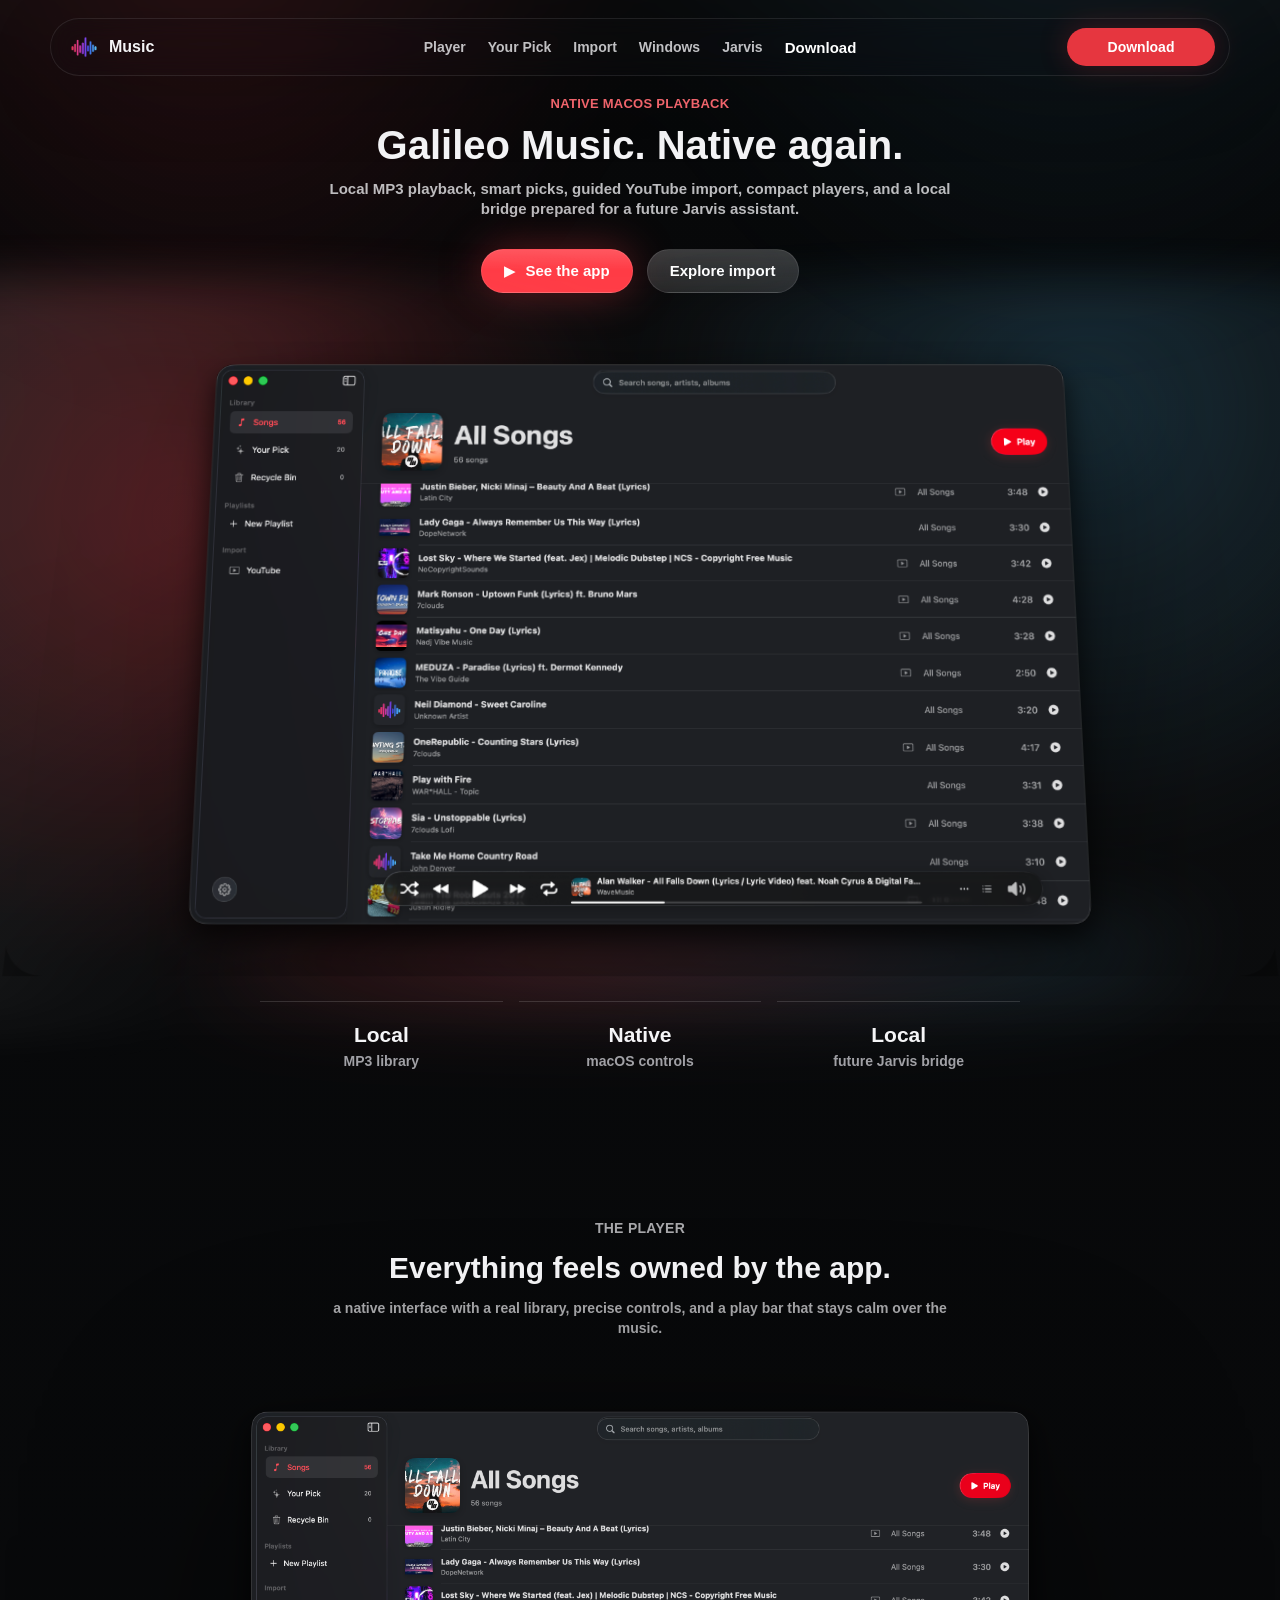
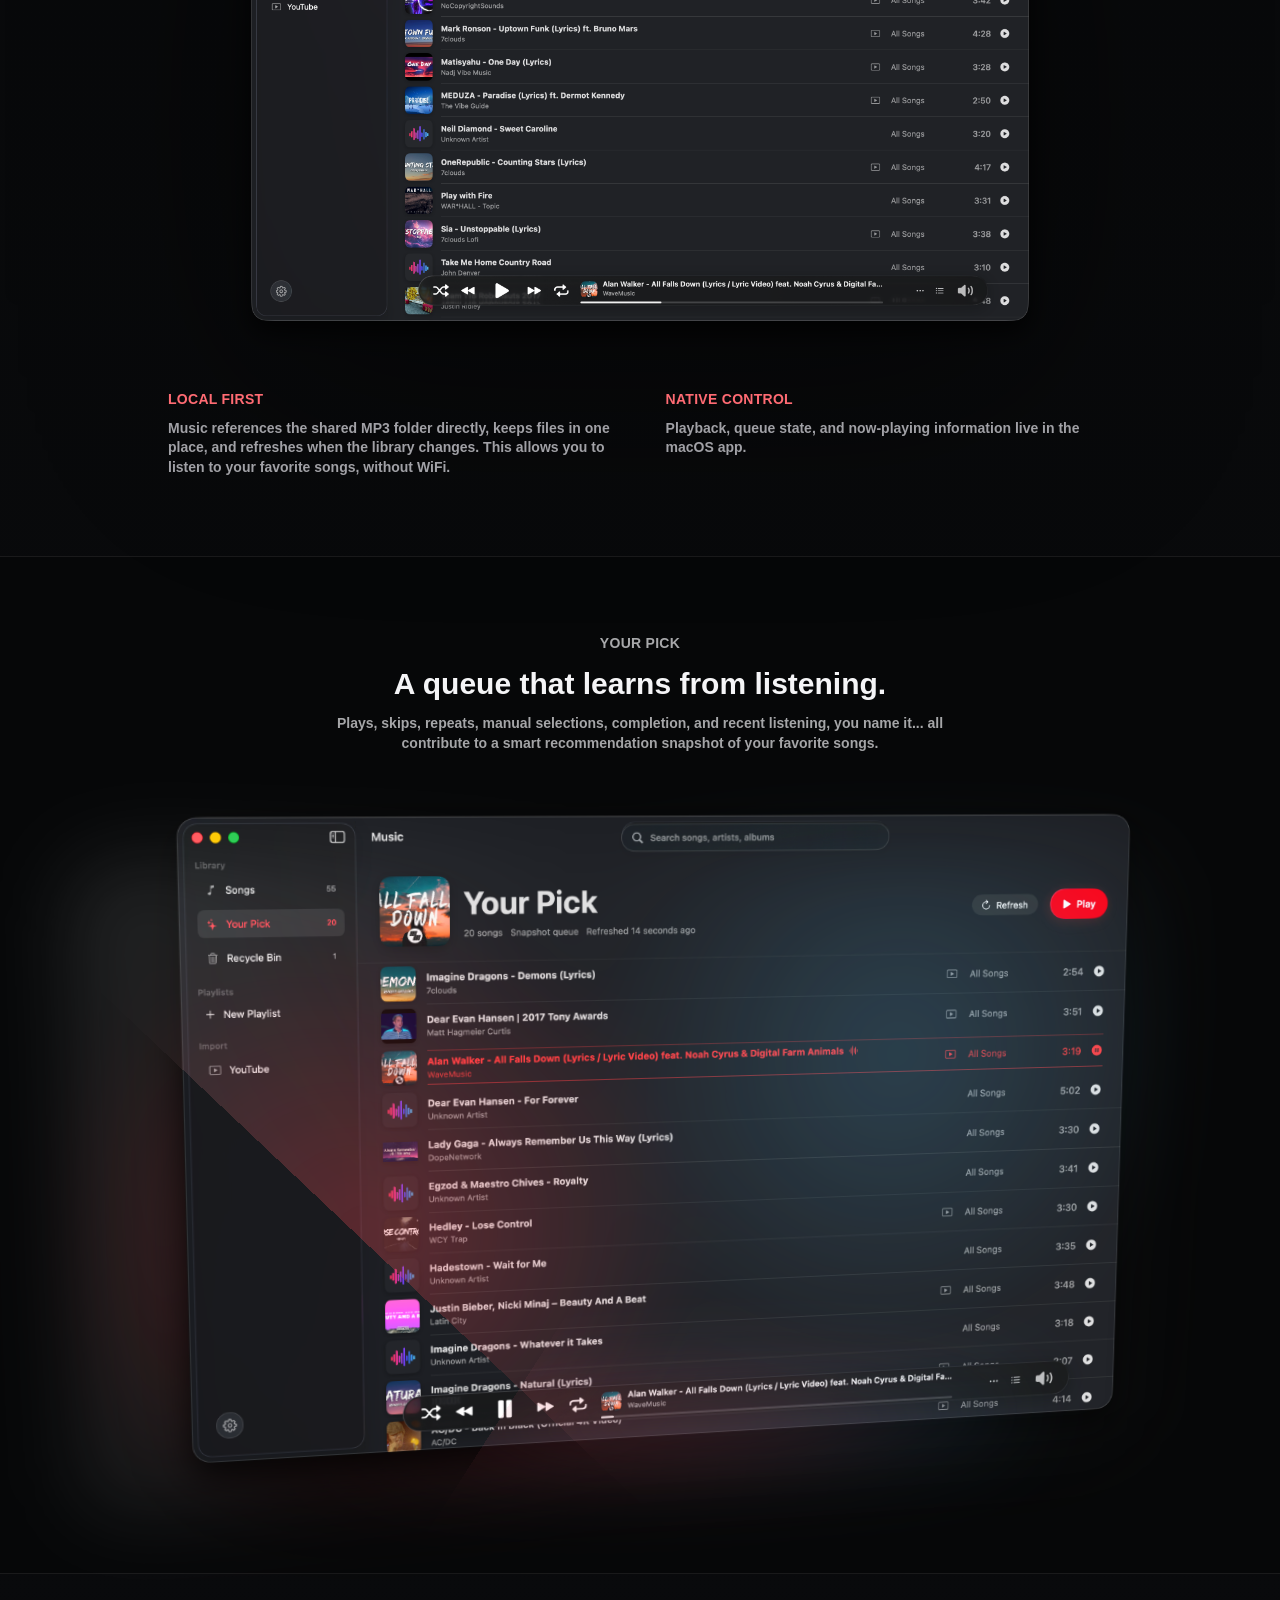
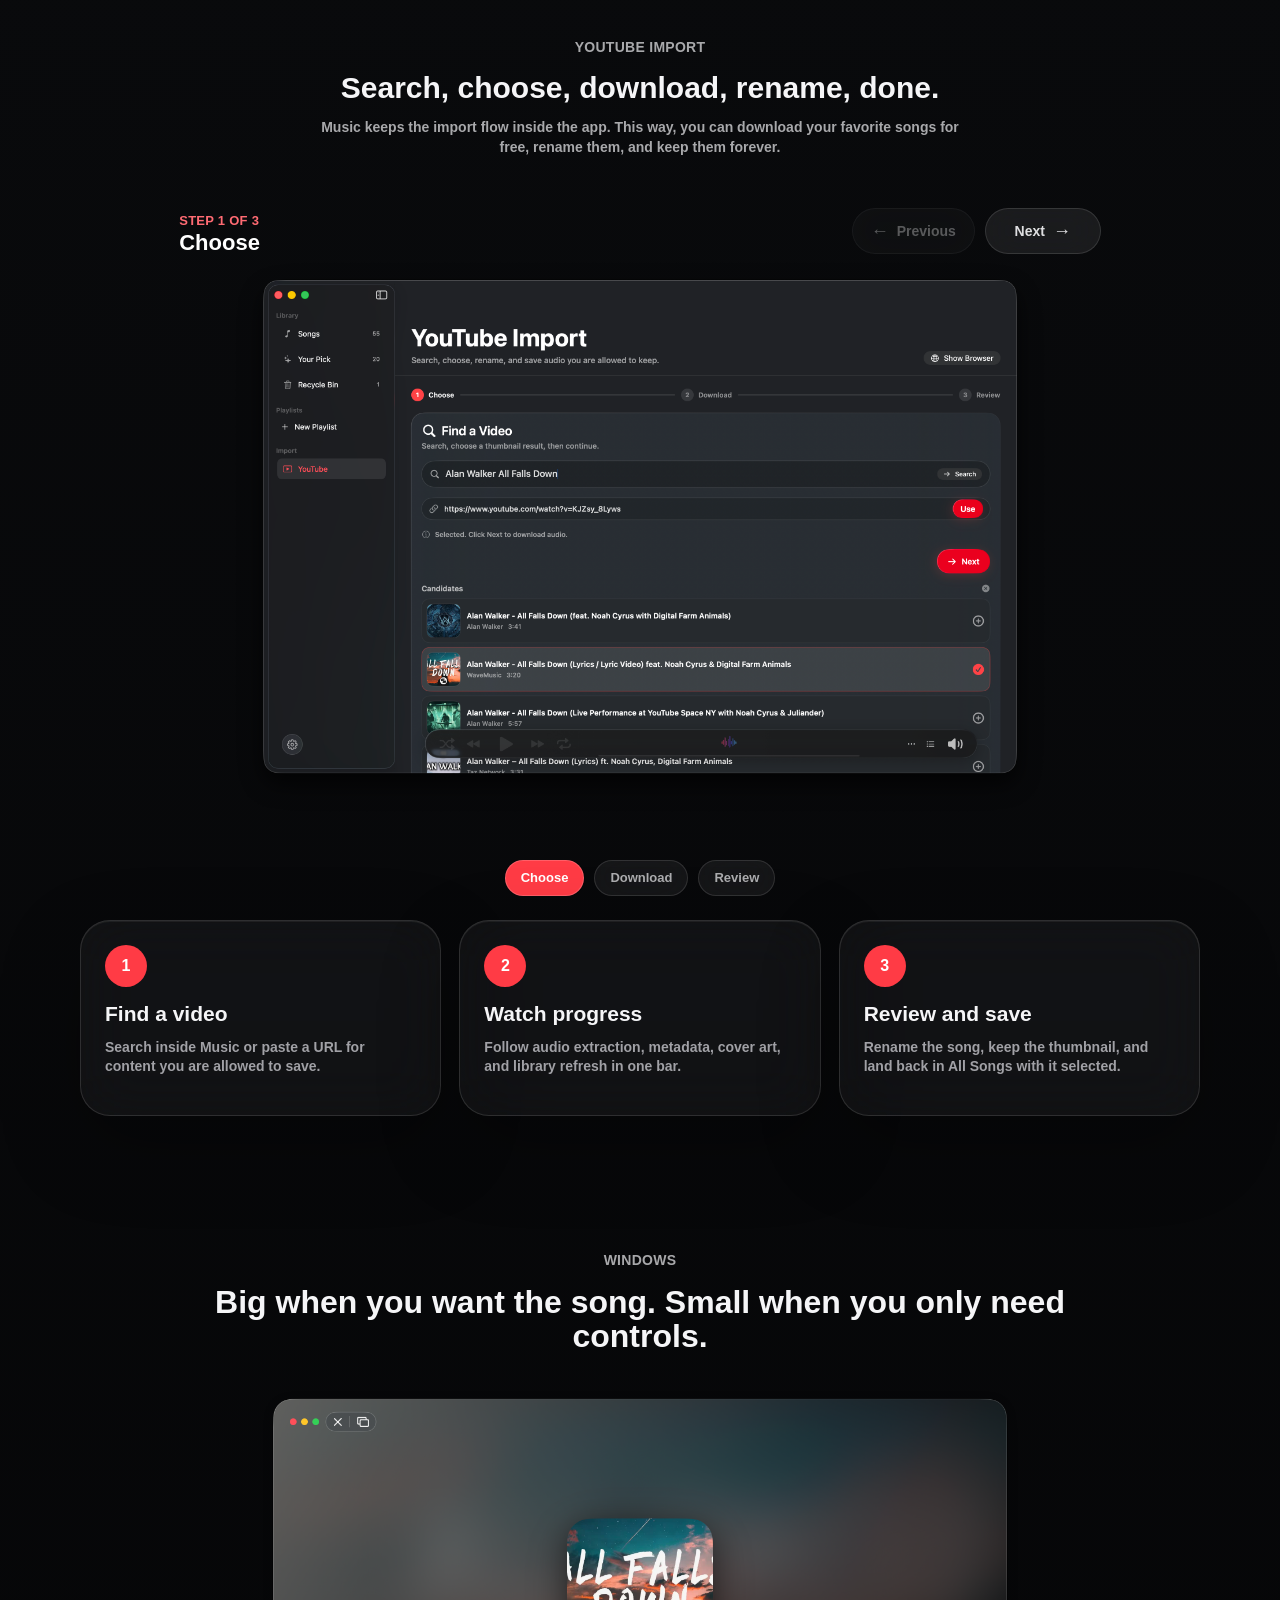
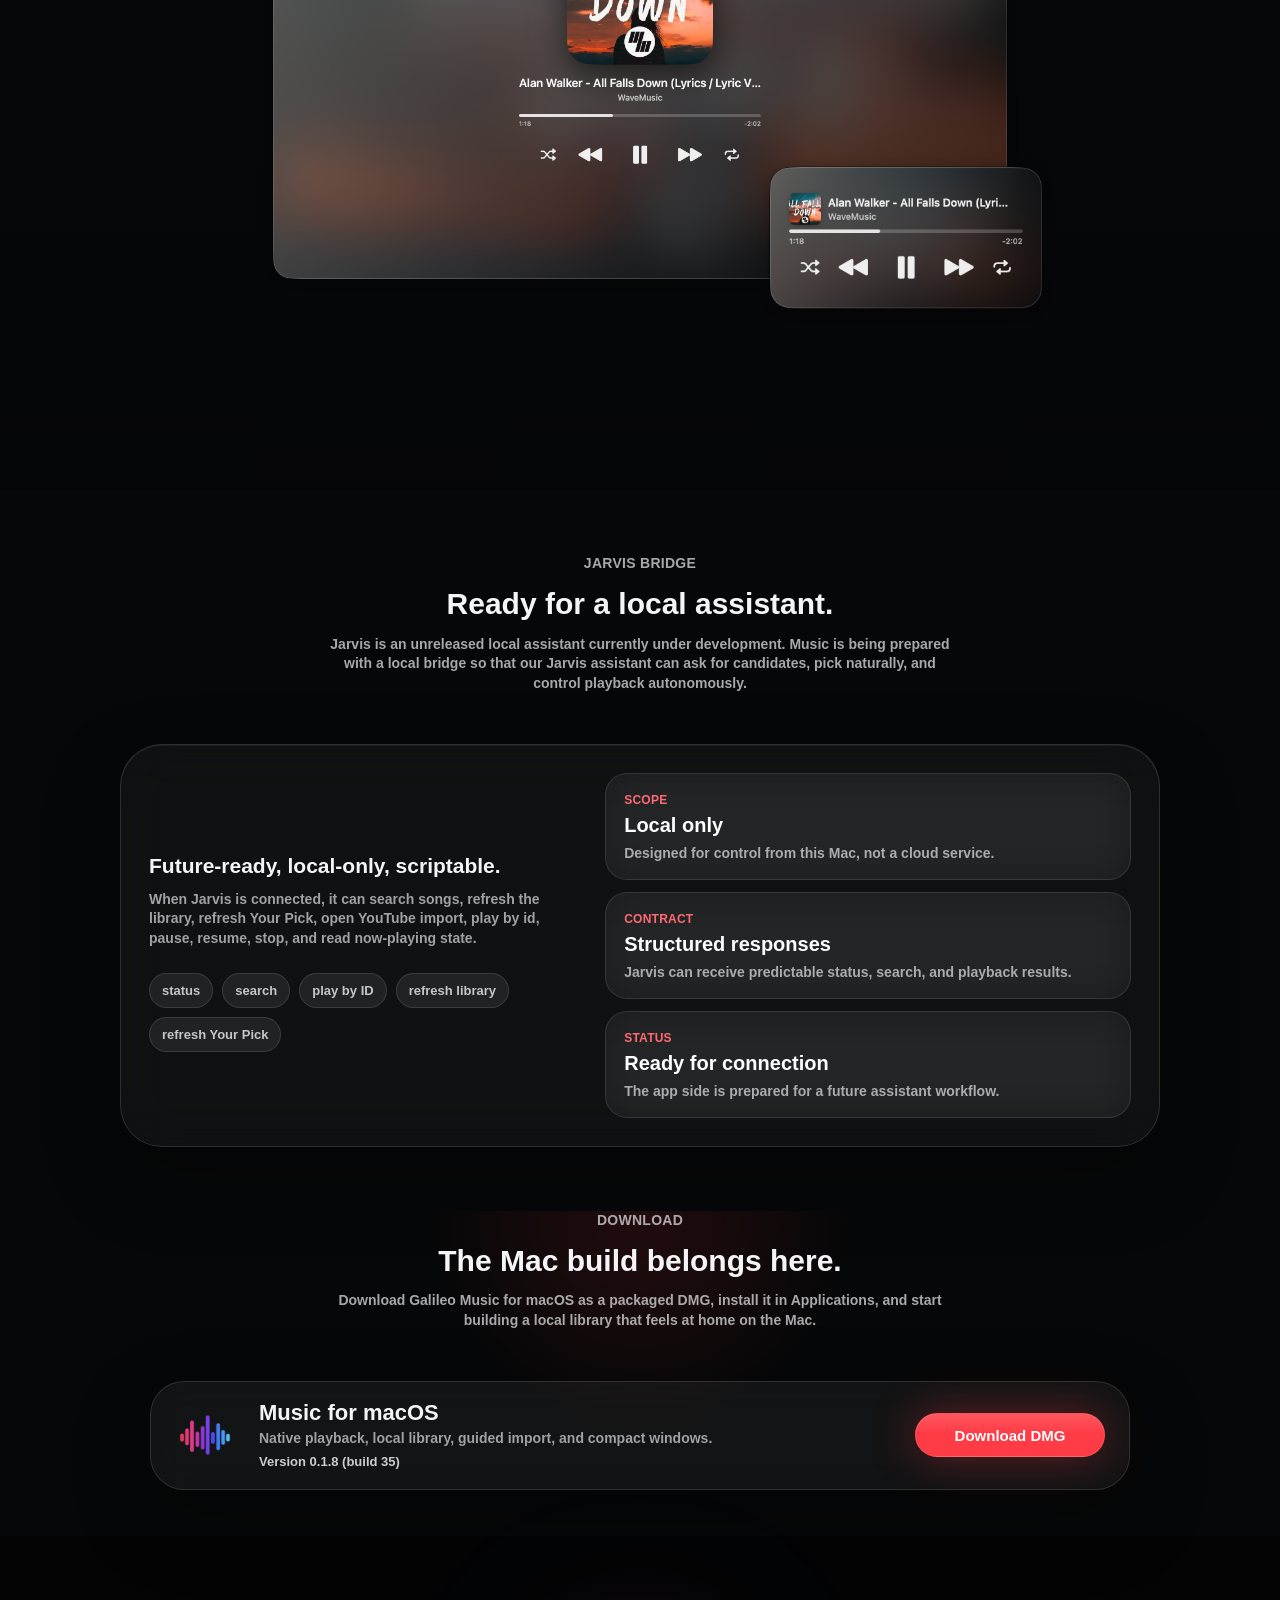
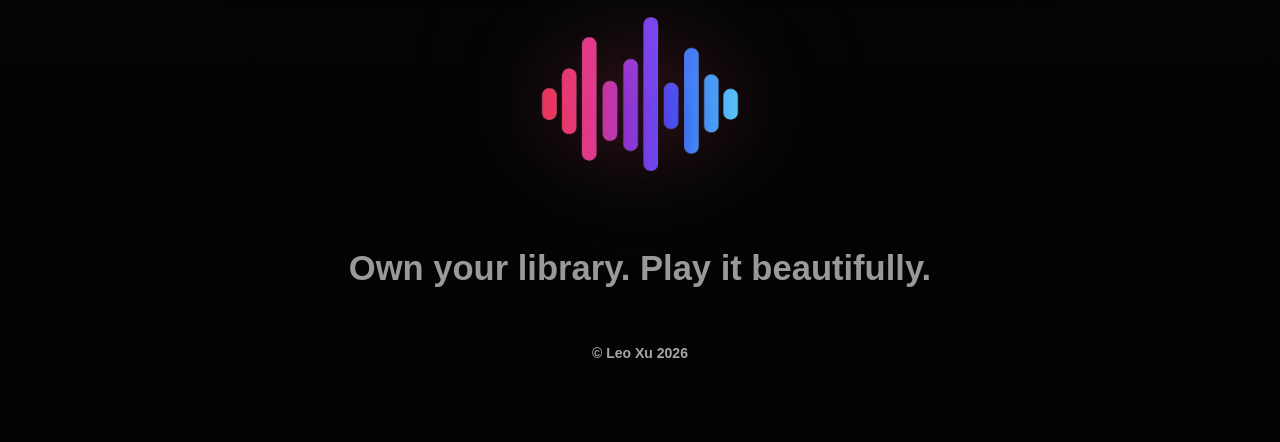
==== commit bd1a2ed5: "Publish Galileo Music 0.1.8 build35 update feed" ====
--- a/index.html
+++ b/index.html
@@ -60,7 +60,7 @@
         <section class="hero section-snap" id="preview">
           <div class="hero-copy reveal">
             <p class="eyebrow">Native macOS playback</p>
-            <h1>Music. Native again.</h1>
+            <h1>Galileo Music. Native again.</h1>
             <p class="hero-subtitle">
               Local MP3 playback, smart picks, guided YouTube import, compact players,
               and a local bridge prepared for a future Jarvis assistant.
@@ -316,7 +316,7 @@
             <p class="eyebrow">Download</p>
             <h2>The Mac build belongs here.</h2>
             <p>
-              Download Music for macOS as a packaged DMG, install it in Applications,
+              Download Galileo Music for macOS as a packaged DMG, install it in Applications,
               and start building a local library that feels at home on the Mac.
             </p>
           </div>
@@ -325,9 +325,9 @@
             <div>
               <h3>Music for macOS</h3>
               <p>Native playback, local library, guided import, and compact windows.</p>
-              <p class="download-version">Version 0.1.7 (build 8)</p>
-            </div>
-            <a class="button button-red" href="downloads/Music.dmg" download>Download DMG</a>
+              <p class="download-version">Version 0.1.8 (build 35)</p>
+            </div>
+            <a class="button button-red" href="https://github.com/leonardzyxu-ui/Music/releases/download/music-0.1.8-build35/Music-0.1.8-35.dmg">Download DMG</a>
           </div>
         </section>
 
